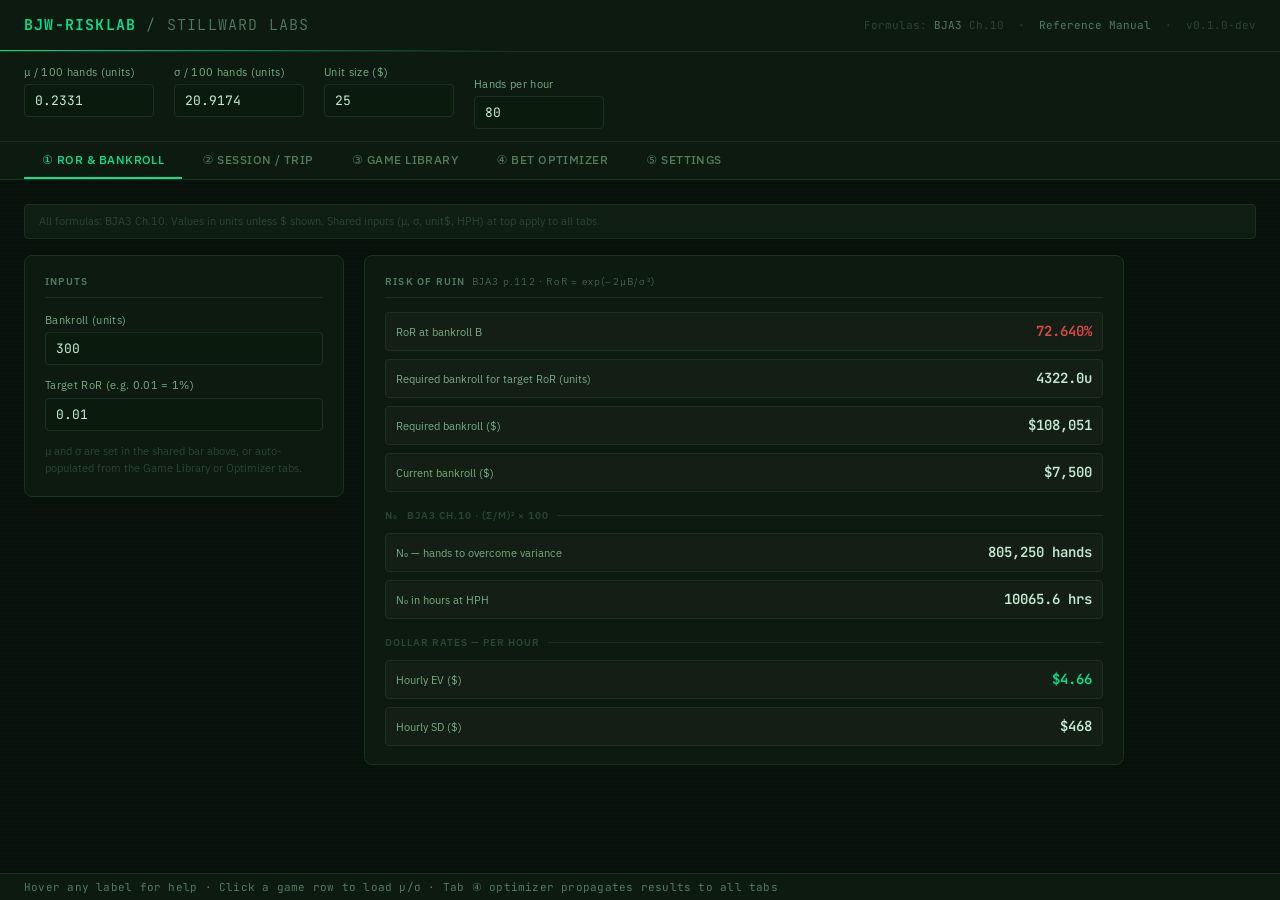
==== index.html @ 39049164 "Add files via upload" ====
<!DOCTYPE html>

<html lang="en">
<head>
<meta charset="UTF-8">
<meta name="viewport" content="width=device-width, initial-scale=1.0">
<title>BJW-RiskLab — Blackjack Risk Calculator</title>
<link rel="preconnect" href="https://fonts.googleapis.com">
<link rel="preconnect" href="https://fonts.gstatic.com" crossorigin>
<link href="https://fonts.googleapis.com/css2?family=JetBrains+Mono:wght@300;400;600&family=IBM+Plex+Sans:wght@300;400;500;600&display=swap" rel="stylesheet">
<style>
:root{
  --bg:#07100a;--bg-s:#0d1a10;--bg-r:#131f15;--bg-i:#0a1b0d;
  --brd:#1c3020;--brd-h:#27452b;
  --acc:#00e58a;--acc-d:#00a863;--acc-g:rgba(0,229,138,.12);
  --tx:#c8e8d0;--tx-d:#547a5e;--tx-m:#2b4530;--tx-l:#7aaa84;
  --safe:#00e58a;--caut:#d4c038;--warn:#e09020;--dang:#e04848;
  --fmono:'JetBrains Mono','Courier New',monospace;
  --fui:'IBM Plex Sans','Segoe UI',system-ui,sans-serif;
  --r:4px;--rl:8px;--tr:.15s ease;
}
*,*::before,*::after{box-sizing:border-box;margin:0;padding:0}
html{font-size:14px}
body{background:var(--bg);color:var(--tx);font-family:var(--fui);font-size:13px;line-height:1.5;min-height:100vh;display:flex;flex-direction:column;background-image:repeating-linear-gradient(0deg,transparent,transparent 2px,rgba(0,229,138,.013) 2px,rgba(0,229,138,.013) 4px)}
.app-header{display:flex;align-items:center;gap:14px;padding:14px 24px;border-bottom:1px solid var(--brd);background:var(--bg-s);position:sticky;top:0;z-index:100;overflow:hidden}
.app-logo{font-family:var(--fmono);font-weight:600;font-size:15px;color:var(--acc);letter-spacing:.08em;text-transform:uppercase}
.app-logo span{color:var(--tx-d);font-weight:300}
.hdr-meta{margin-left:auto;font-size:11px;color:var(--tx-m);font-family:var(--fmono)}
.hdr-meta a{color:var(--tx-d);text-decoration:none;transition:color .15s}
.hdr-meta a:hover{color:var(--acc)}
.hdr-meta a{color:var(--tx-d);text-decoration:none}
.hdr-meta a:hover{color:var(--acc)}
.app-header::after{content:'';position:absolute;bottom:0;left:0;height:1px;width:40%;background:linear-gradient(to right,var(--acc),transparent);animation:scan 6s linear infinite}
@keyframes scan{0%{transform:translateX(-100%);opacity:0}10%{opacity:1}90%{opacity:1}100%{transform:translateX(350%);opacity:0}}
.shared-bar{display:flex;gap:20px;align-items:flex-end;padding:12px 24px;background:var(--bg-s);border-bottom:1px solid var(--brd);flex-wrap:wrap}
.shared-bar .fg{display:flex;flex-direction:column;gap:4px;min-width:130px}
.tab-bar{display:flex;padding:0 24px;background:var(--bg-s);border-bottom:1px solid var(--brd);gap:2px;overflow-x:auto}
.tab-btn{font-family:var(--fui);font-size:12px;font-weight:500;letter-spacing:.04em;text-transform:uppercase;color:var(--tx-d);background:none;border:none;border-bottom:2px solid transparent;padding:10px 18px;cursor:pointer;transition:color var(--tr),border-color var(--tr);white-space:nowrap}
.tab-btn:hover{color:var(--tx)}
.tab-btn.active{color:var(--acc);border-bottom-color:var(--acc)}
.tab-content{flex:1}
.tab-pane{display:none;padding:24px;animation:fi .2s ease}
.tab-pane.active{display:block}
@keyframes fi{from{opacity:0}to{opacity:1}}
.cl{display:grid;grid-template-columns:320px 1fr;gap:20px;max-width:1100px}
@media(max-width:800px){.cl{grid-template-columns:1fr}}
.card{background:var(--bg-s);border:1px solid var(--brd);border-radius:var(--rl);padding:18px 20px}
.card+.card{margin-top:14px}
.ct{font-size:10px;font-weight:600;letter-spacing:.12em;text-transform:uppercase;color:var(--tx-d);margin-bottom:14px;padding-bottom:8px;border-bottom:1px solid var(--brd)}
.fg{display:flex;flex-direction:column;gap:4px;margin-bottom:12px}
.fg:last-child{margin-bottom:0}
label{font-size:11px;color:var(--tx-l);letter-spacing:.03em}
input[type=number],input[type=text],select{background:var(--bg-i);border:1px solid var(--brd);border-radius:var(--r);color:var(--tx);font-family:var(--fmono);font-size:13px;padding:7px 10px;width:100%;transition:border-color var(--tr),box-shadow var(--tr);outline:none;-moz-appearance:textfield}
input[type=number]:focus,input[type=text]:focus,select:focus{border-color:var(--acc-d);box-shadow:0 0 0 2px var(--acc-g)}
input[type=number]:hover,select:hover{border-color:var(--brd-h)}
select{cursor:pointer;appearance:none;background-image:url("data:image/svg+xml,%3Csvg xmlns='http://www.w3.org/2000/svg' width='10' height='6'%3E%3Cpath d='M0 0l5 6 5-6z' fill='%23547a5e'/%3E%3C/svg%3E");background-repeat:no-repeat;background-position:right 10px center;padding-right:28px}
.og{display:flex;flex-direction:column;gap:8px}
.or{display:flex;justify-content:space-between;align-items:baseline;gap:12px;padding:8px 10px;background:var(--bg-r);border-radius:var(--r);border:1px solid var(--brd);cursor:default}
.or:hover{border-color:var(--brd-h)}
.ol{font-size:11px;color:var(--tx-l);flex-shrink:0}
.ov{font-family:var(--fmono);font-size:14px;font-weight:600;color:var(--tx);text-align:right}
.vs{color:var(--safe)}.vc{color:var(--caut)}.vw{color:var(--warn)}.vd{color:var(--dang)}
.sd{font-size:10px;font-weight:600;letter-spacing:.1em;text-transform:uppercase;color:var(--tx-m);margin:16px 0 10px;display:flex;align-items:center;gap:8px}
.sd::after{content:'';flex:1;height:1px;background:var(--brd)}
.disc{background:rgba(28,48,32,.4);border:1px solid var(--brd);border-radius:var(--r);padding:8px 14px;font-size:11px;color:var(--tx-m);margin-bottom:16px;line-height:1.5}
.lc{display:flex;gap:14px;flex-wrap:wrap;margin-bottom:14px;align-items:flex-end}
.lc .fg{min-width:130px;margin-bottom:0}
.ltw{overflow-x:auto;border:1px solid var(--brd);border-radius:var(--rl)}
table{width:100%;border-collapse:collapse;font-size:12px}
thead tr{background:var(--bg-r)}
th{font-size:10px;font-weight:600;letter-spacing:.08em;text-transform:uppercase;color:var(--tx-d);padding:9px 12px;text-align:left;border-bottom:1px solid var(--brd);white-space:nowrap;user-select:none}
th[data-sort]{cursor:pointer}
th[data-sort]:hover{color:var(--acc)}
td{padding:8px 12px;border-bottom:1px solid rgba(28,48,32,.6);color:var(--tx);white-space:nowrap}
tr:last-child td{border-bottom:none}
tbody tr{cursor:pointer;transition:background var(--tr)}
tbody tr:hover{background:var(--bg-r)}
tbody tr.sel{background:rgba(0,229,138,.07);outline:1px solid var(--acc-d);outline-offset:-1px}
.nc{font-family:var(--fmono);text-align:right}
.le{text-align:center;color:var(--tx-m);padding:32px;font-style:italic}
.ln{margin-top:10px;font-size:11px;font-family:var(--fmono);color:var(--tx-m);min-height:18px}
.ln.vis{color:var(--acc-d)}
.rtw{overflow-x:auto;border:1px solid var(--brd);border-radius:var(--rl);margin-top:14px}
.pn{font-size:11px;font-family:var(--fmono);color:var(--tx-m);margin-top:10px;min-height:18px}
.pn.vis{color:var(--acc-d)}
.sg{display:grid;grid-template-columns:1fr 1fr;gap:20px;max-width:700px}
.sn{margin-top:24px;font-size:11px;color:var(--tx-m);line-height:1.6;max-width:600px;border-top:1px solid var(--brd);padding-top:14px}
.sn code{color:var(--tx-d);font-family:var(--fmono)}
.status-bar{background:var(--bg-s);border-top:1px solid var(--brd);padding:5px 24px;font-size:11px;font-family:var(--fmono);color:var(--tx-d);min-height:26px;letter-spacing:.02em}
.chip{display:inline-block;font-family:var(--fmono);font-size:10px;padding:1px 6px;border-radius:3px;background:var(--bg-r);border:1px solid var(--brd-h);color:var(--tx-d);margin-left:4px;vertical-align:middle}
.wtg{transition:opacity var(--tr)}
.wtg.hid{opacity:.3;pointer-events:none}
.cbr{display:flex;flex-direction:row;align-items:center;gap:10px;margin-bottom:12px}
.cbr input{width:auto}
.cbr label{color:var(--tx)}
::-webkit-scrollbar{width:6px;height:6px}
::-webkit-scrollbar-track{background:var(--bg)}
::-webkit-scrollbar-thumb{background:var(--brd-h);border-radius:3px}
</style>
</head>
<body>

<header class="app-header">
  <div class="app-logo">BJW&#x2011;RiskLab<span> / stillward labs</span></div>
  <div class="hdr-meta">Formulas: <a href="https://www.blackjackattack.com" target="_blank">BJA3</a> Ch.10 &nbsp;·&nbsp; <a href="help.html">Reference Manual</a> &nbsp;·&nbsp; v0.1.0-dev</div>
</header>

<div class="shared-bar">
  <div class="fg"><label for="mu100">μ / 100 hands (units)</label><input type="number" id="mu100" value="0.80" step="0.01" min="-5" max="10"></div>
  <div class="fg"><label for="sigma100">σ / 100 hands (units)</label><input type="number" id="sigma100" value="14.0" step="0.1" min="0.01" max="40"></div>
  <div class="fg"><label for="unit_size">Unit size ($)</label><input type="number" id="unit_size" value="25" step="5" min="1" max="100000"></div>
  <div class="fg"><label for="hph">Hands per hour</label><input type="number" id="hph" value="80" step="5" min="10" max="300"></div>
</div>

<nav class="tab-bar">
  <button class="tab-btn" data-tab="tab1">① RoR &amp; Bankroll</button>
  <button class="tab-btn" data-tab="tab2">② Session / Trip</button>
  <button class="tab-btn" data-tab="tab3">③ Game Library</button>
  <button class="tab-btn" data-tab="tab4">④ Bet Optimizer</button>
  <button class="tab-btn" data-tab="tab5">⑤ Settings</button>
</nav>

<main class="tab-content">

<!-- TAB 1 -->

<section class="tab-pane" id="tab1">
  <div class="disc">All formulas: BJA3 Ch.10. Values in units unless $ shown. Shared inputs (μ, σ, unit$, HPH) at top apply to all tabs.</div>
  <div class="cl">
    <div>
      <div class="card">
        <div class="ct">Inputs</div>
        <div class="fg"><label for="t1_bankroll">Bankroll (units)</label><input type="number" id="t1_bankroll" value="300" step="10" min="1"></div>
        <div class="fg"><label for="t1_targetRor">Target RoR (e.g. 0.01 = 1%)</label><input type="number" id="t1_targetRor" value="0.01" step="0.005" min="0.001" max="0.99"></div>
        <p style="font-size:11px;color:var(--tx-m);margin-top:10px;line-height:1.6">μ and σ are set in the shared bar above, or auto-populated from the Game Library or Optimizer tabs.</p>
      </div>
    </div>
    <div>
      <div class="card">
        <div class="ct">Risk of Ruin &nbsp;<span style="font-weight:300;text-transform:none">BJA3 p.112 · RoR = exp(−2μB/σ²)</span></div>
        <div class="og">
          <div class="or"><span class="ol">RoR at bankroll B</span><span class="ov" id="ror_out">—</span></div>
          <div class="or"><span class="ol">Required bankroll for target RoR (units)</span><span class="ov" id="req_bank_out">—</span></div>
          <div class="or"><span class="ol">Required bankroll ($)</span><span class="ov" id="req_bank_dollar">—</span></div>
          <div class="or"><span class="ol">Current bankroll ($)</span><span class="ov" id="bankroll_dollar">—</span></div>
        </div>
        <div class="sd">N₀ &nbsp; BJA3 Ch.10 · (σ/μ)² × 100</div>
        <div class="og">
          <div class="or"><span class="ol">N₀ — hands to overcome variance</span><span class="ov" id="n0_hands_out">—</span></div>
          <div class="or"><span class="ol">N₀ in hours at HPH</span><span class="ov" id="n0_hours_out">—</span></div>
        </div>
        <div class="sd">Dollar Rates — per hour</div>
        <div class="og">
          <div class="or"><span class="ol">Hourly EV ($)</span><span class="ov" id="ev_hr_out">—</span></div>
          <div class="or"><span class="ol">Hourly SD ($)</span><span class="ov" id="sd_hr_out">—</span></div>
        </div>
      </div>
    </div>
  </div>
</section>

<!-- TAB 2 -->

<section class="tab-pane" id="tab2">
  <div class="disc">Trip RoR: BJA3 p.132 (slight overestimate vs simulation). Goal probs: BJA3 p.136–139.</div>
  <div class="cl">
    <div>
      <div class="card">
        <div class="ct">Session Parameters</div>
        <div class="fg"><label for="t2_hours">Hours of play</label><input type="number" id="t2_hours" value="8" step="1" min="0.5" max="500"></div>
        <div class="fg"><label for="t2_stoploss">Stop-loss (units)</label><input type="number" id="t2_stoploss" value="200" step="10" min="1"></div>
        <div class="fg"><label for="t2_wingoal">Win goal (units)</label><input type="number" id="t2_wingoal" value="200" step="10" min="1"></div>
        <div class="fg"><label for="t2_confidence">Confidence level</label>
          <select id="t2_confidence">
            <option value="0.90">90%</option><option value="0.95" selected>95%</option>
            <option value="0.99">99%</option><option value="0.9545">95.45% (±2σ)</option>
            <option value="0.6827">68.27% (±1σ)</option>
          </select>
        </div>
        <div class="sd">Rarity Checker</div>
        <div class="fg"><label for="t2_actual">Actual result (units, optional)</label><input type="number" id="t2_actual" placeholder="e.g. -200 for a $5k loss at $25u"></div>
      </div>
    </div>
    <div>
      <div class="card">
        <div class="ct">Session Statistics</div>
        <div class="og">
          <div class="or"><span class="ol">Total hands</span><span class="ov" id="sess_hands_out">—</span></div>
          <div class="or"><span class="ol">Expected result (units)</span><span class="ov" id="sess_ev_u_out">—</span></div>
          <div class="or"><span class="ol">Expected result ($)</span><span class="ov" id="sess_ev_out">—</span></div>
          <div class="or"><span class="ol">Session SD (units)</span><span class="ov" id="sess_sd_u_out">—</span></div>
          <div class="or"><span class="ol">Session SD ($)</span><span class="ov" id="sess_sd_out">—</span></div>
        </div>
        <div class="sd">Result Range — at selected confidence</div>
        <div class="og">
          <div class="or"><span class="ol">Lower bound</span><span class="ov"><span id="range_lo_u">—</span> <span class="chip" id="range_lo_d">—</span></span></div>
          <div class="or"><span class="ol">Upper bound</span><span class="ov"><span id="range_hi_u">—</span> <span class="chip" id="range_hi_d">—</span></span></div>
          <div class="or"><span class="ol">Result rarity</span><span class="ov" id="rarity_out">— enter result above —</span></div>
        </div>
        <div class="sd">Risk &amp; Goals</div>
        <div class="og">
          <div class="or"><span class="ol">Trip RoR (BJA3 p.132)</span><span class="ov" id="trip_ror_out">—</span></div>
          <div class="or"><span class="ol">P(reach goal | no time limit)</span><span class="ov" id="goal_nt_out">—</span></div>
          <div class="or"><span class="ol">P(reach goal | within session)</span><span class="ov" id="goal_wt_out">—</span></div>
        </div>
      </div>
    </div>
  </div>
</section>

<!-- TAB 3 -->

<section class="tab-pane" id="tab3">
  <div class="disc">⚠ Values marked * are approximate placeholders — verify against BJA3 Ch.10 before production. Click any row to load μ/σ into all tabs.</div>
  <div class="lc">
    <div class="fg"><label for="lib_decks">Decks</label><select id="lib_decks"><option value="">All</option><option value="1">1D</option><option value="2">2D</option><option value="6">6D</option><option value="8">8D</option></select></div>
    <div class="fg"><label for="lib_s17">Dealer rule</label><select id="lib_s17"><option value="">S17 &amp; H17</option><option value="true">S17</option><option value="false">H17</option></select></div>
    <div class="fg"><label for="lib_style">Style</label><select id="lib_style"><option value="">All</option><option value="Play-All">Play-All</option><option value="Wong-In">Wong-In</option></select></div>
    <div class="fg"><label for="lib_spread">Max spread ≤</label><select id="lib_spread"><option value="">Any</option><option value="4">1–4</option><option value="6">1–6</option><option value="8">1–8</option><option value="12">1–12</option></select></div>
  </div>
  <div id="lib_sel" class="ln"></div>
  <div class="ltw">
    <table>
      <thead><tr><th data-sort="decks">Decks</th><th data-sort="s17">Rule</th><th>DAS/LS</th><th data-sort="pen_pct">Pen%</th><th data-sort="spread_max">Spread</th><th data-sort="style">Style</th><th data-sort="mu100">μ/100</th><th data-sort="sigma100">σ/100</th><th data-sort="score">SCORE ▾</th></tr></thead>
      <tbody id="lib_tbody"><tr><td colspan="9" class="le">Loading…</td></tr></tbody>
    </table>
  </div>
</section>

<!-- TAB 4 -->

<section class="tab-pane" id="tab4">
  <div class="disc">Optimizer uses Gaussian TC frequency approximation. Results propagate to Tabs 1 &amp; 2 automatically.</div>
  <div class="cl">
    <div>
      <div class="card">
        <div class="ct">Game Configuration</div>
        <div class="fg"><label for="t4_decks">Decks</label><select id="t4_decks"><option value="1">1</option><option value="2">2</option><option value="6" selected>6</option><option value="8">8</option></select></div>
        <div class="fg"><label for="t4_s17">Soft 17 rule</label><select id="t4_s17"><option value="true" selected>S17 (stands)</option><option value="false">H17 (hits)</option></select></div>
        <div class="fg"><label for="t4_das">Double After Split</label><select id="t4_das"><option value="true" selected>Yes</option><option value="false">No</option></select></div>
        <div class="fg"><label for="t4_ls">Late Surrender</label><select id="t4_ls"><option value="false" selected>No</option><option value="true">Yes</option></select></div>
        <div class="fg"><label for="t4_pen">Penetration (%)</label><input type="number" id="t4_pen" value="75" step="5" min="40" max="95"></div>
      </div>
      <div class="card">
        <div class="ct">Spread &amp; System</div>
        <div class="fg"><label for="t4_system">Counting system</label><select id="t4_system"><option value="Hi-Lo" selected>Hi-Lo</option><option value="K-O">K-O (Knock-Out)</option><option value="UBZII">Uston Balanced Zone II</option></select></div>
        <div class="fg"><label for="t4_spreadmin">Spread minimum (units)</label><input type="number" id="t4_spreadmin" value="1" step="1" min="1" max="20"></div>
        <div class="fg"><label for="t4_spreadmax">Spread maximum (units)</label><input type="number" id="t4_spreadmax" value="8" step="1" min="2" max="50"></div>
        <div class="fg"><label for="t4_steps">Bet steps</label><input type="number" id="t4_steps" value="4" step="1" min="2" max="10"></div>
        <div class="fg"><label for="t4_style">Play style</label><select id="t4_style"><option value="Play-All" selected>Play-All</option><option value="Wong-In">Wong-In</option></select></div>
        <div class="fg wtg" id="wtg"><label for="t4_wongintc">Wong-in at TC ≥</label><input type="number" id="t4_wongintc" value="1" step="1" min="-2" max="6"></div>
      </div>
    </div>
    <div>
      <div class="card">
        <div class="ct">Optimizer Results</div>
        <div class="og">
          <div class="or"><span class="ol">Optimized μ / 100 hands</span><span class="ov" id="opt_mu_out">—</span></div>
          <div class="or"><span class="ol">Optimized σ / 100 hands</span><span class="ov" id="opt_sigma_out">—</span></div>
          <div class="or"><span class="ol">SCORE (BJA3 Ch.10)</span><span class="ov" id="opt_score_out">—</span></div>
          <div class="or"><span class="ol">Desirability Index</span><span class="ov" id="opt_di_out">—</span></div>
          <div class="or"><span class="ol">Hourly EV ($)</span><span class="ov" id="opt_ev_out">—</span></div>
          <div class="or"><span class="ol">Hourly SD ($)</span><span class="ov" id="opt_sd_out">—</span></div>
        </div>
        <div id="opt_pn" class="pn"></div>
        <div class="sd">Optimal Bet Ramp</div>
        <div class="rtw">
          <table>
            <thead><tr><th>TC</th><th>Freq%</th><th>Edge%</th><th>Bet (u)</th><th>Bet ($)</th><th>EV/100h</th></tr></thead>
            <tbody id="ramp_tbody"></tbody>
          </table>
        </div>
      </div>
    </div>
  </div>
</section>

<!-- TAB 5 -->

<section class="tab-pane" id="tab5">
  <div class="sg">
    <div class="card">
      <div class="ct">Display</div>
      <div class="fg"><label for="settings_decimals">Decimal places</label><select id="settings_decimals"><option value="2">2</option><option value="3">3</option><option value="4" selected>4</option><option value="6">6</option></select></div>
      <div class="cbr"><input type="checkbox" id="settings_help" checked><label for="settings_help">Show status bar help text</label></div>
    </div>
    <div class="card">
      <div class="ct">About</div>
      <p style="font-size:12px;line-height:1.8;color:var(--tx-d)">
        <strong style="color:var(--tx)">BJW-RiskLab</strong> v0.1.0-dev<br>stillward labs<br><br>
        Replaces Blackjack Risk Manager (BJRM) by John Auston (1998–2002).<br>
        Formulas: Don Schlesinger, <em>Blackjack Attack: Playing the Pros' Way</em>, 3rd ed.<br>
        Normal CDF: Abramowitz &amp; Stegun, formula 26.2.17
      </p>
    </div>
  </div>
  <div class="sn">
    <strong>Data disclaimer:</strong> Game library values are approximate placeholders (marked *). Transcribe from BJA3 Ch.10 tables before production release.<br><br>
    <strong>Validation:</strong> See <code>VALIDATION_CVCX.md</code> at repo root for the full CVCX test suite.
  </div>
</section>

</main>

<footer class="status-bar" id="status-bar">
  Hover any label for help · Click a game row to load μ/σ · Tab ④ optimizer propagates results to all tabs
</footer>

<script>
// ================================================================
// MATH LIBRARY — all BJA3 formulas
// ================================================================
const RM=(()=>{
  function pdf(z){return Math.exp(-.5*z*z)/Math.sqrt(2*Math.PI);}
  // A&S 26.2.17
  function cdf(z){
    const a=Math.abs(z),t=1/(1+.2316419*a);
    const p=t*(.31938153+t*(-.356563782+t*(1.781477937+t*(-1.821255978+t*1.330274429))));
    const r=1-pdf(a)*p;return z>=0?r:1-r;
  }
  // Acklam rational approx
  function inv(p){
    if(p<=0)return-Infinity;if(p>=1)return Infinity;
    const a=[-3.969683028665376e1,2.209460984245205e2,-2.759285104469687e2,1.383577518672690e2,-3.066479806614716e1,2.506628277459239];
    const b=[-5.447609879822406e1,1.615858368580409e2,-1.556989798598866e2,6.680131188771972e1,-1.328068155288572e1];
    const c=[-7.784894002430293e-3,-3.223964580411365e-1,-2.400758277161838,-2.549732539343734,4.374664141464968,2.938163982698783];
    const d=[7.784695709041462e-3,3.224671290700398e-1,2.445134137142996,3.754408661907416];
    const pL=.02425,pH=1-pL;let q,r;
    if(p<pL){q=Math.sqrt(-2*Math.log(p));return(((((c[0]*q+c[1])*q+c[2])*q+c[3])*q+c[4])*q+c[5])/((((d[0]*q+d[1])*q+d[2])*q+d[3])*q+1);}
    if(p<=pH){q=p-.5;r=q*q;return(((((a[0]*r+a[1])*r+a[2])*r+a[3])*r+a[4])*r+a[5])*q/(((((b[0]*r+b[1])*r+b[2])*r+b[3])*r+b[4])*r+1);}
    q=Math.sqrt(-2*Math.log(1-p));return-(((((c[0]*q+c[1])*q+c[2])*q+c[3])*q+c[4])*q+c[5])/((((d[0]*q+d[1])*q+d[2])*q+d[3])*q+1);
  }
  function rorI(mu,sig,B){if(sig<=0)return NaN;if(mu<=0)return 1;return Math.min(1,Math.exp(-2*mu*B/(sig*sig)));}
  function reqB(mu,sig,rt){if(rt<=0)return Infinity;if(rt>=1)return 0;if(mu<=0||sig<=0)return Infinity;return-Math.log(rt)*sig*sig/(2*mu);}
  function n0(mu,sig){if(mu<=0||sig<=0)return Infinity;return Math.pow(sig/mu,2)*100;}
  function evHr(mu,hph,u){return(mu/100)*hph*u;}
  function sdSess(sig,N,u){if(N<=0||sig<=0)return 0;return sig*Math.sqrt(N/100)*u;}
  function mN(mu,N){return mu*(N/100);}
  function sN(sig,N){return sig*Math.sqrt(N/100);}
  function range(mu,sig,N,conf){const m=mN(mu,N),s=sN(sig,N),z=inv(.5+conf/2);return[m-z*s,m+z*s];}
  function rarity(mu,sig,N,R){const m=mN(mu,N),s=sN(sig,N);if(s===0)return R>=m?1:0;return cdf((R-m)/s);}
  function tripRoR(mu,sig,N,S){
    if(sig<=0||N<=0||S<=0)return 0;
    const m=mN(mu,N),s=sN(sig,N),s2=sig*sig;
    const z1=(-S-m)/s,z2=(-S+m)/s;
    const e=mu<=0?1:Math.exp(Math.max(-700,-2*mu*S/s2));
    return Math.min(1,Math.max(0,cdf(z1)+e*cdf(z2)));
  }
  function goalNT(mu,sig,S,G){
    if(sig<=0||S<=0||G<=0)return NaN;if(mu===0)return S/(S+G);
    const s2=sig*sig;
    const eS=Math.exp(Math.max(-700,Math.min(700,-2*mu*S/s2)));
    const eSG=Math.exp(Math.max(-700,Math.min(700,-2*mu*(S+G)/s2)));
    const dn=1-eSG;if(Math.abs(dn)<1e-15)return NaN;
    return Math.min(1,Math.max(0,(1-eS)/dn));
  }
  function goalWT(mu,sig,N,S,G){
    if(sig<=0||N<=0||S<=0||G<=0)return NaN;
    const m=mN(mu,N),s=sN(sig,N);
    return Math.min(1,Math.max(0,(1-cdf((G-m)/s))*(1-tripRoR(mu,sig,N,S))));
  }
  function score(mu,sig){if(sig<=0||mu<=0)return 0;return(mu*mu)/(sig*sig)*100;}
  function di(mu,sig,hph){return score(mu,sig)*hph/100;}
  return{cdf,inv,rorI,reqB,n0,evHr,sdSess,mN,sN,range,rarity,tripRoR,goalNT,goalWT,score,di};
})();

// ================================================================
// GAME LIBRARY
// ================================================================
const GAMES=[
  {id:'1D-S17-DAS-65-PA-1x4',decks:1,s17:true,das:true,ls:false,pen_pct:65,style:'Play-All',wongInTC:null,spread_max:4,mu100:1.08,sigma100:11.4},
  {id:'1D-S17-DAS-75-PA-1x4',decks:1,s17:true,das:true,ls:false,pen_pct:75,style:'Play-All',wongInTC:null,spread_max:4,mu100:1.28,sigma100:11.5},
  {id:'1D-S17-DAS-75-PA-1x6',decks:1,s17:true,das:true,ls:false,pen_pct:75,style:'Play-All',wongInTC:null,spread_max:6,mu100:1.52,sigma100:11.9},
  {id:'2D-S17-DAS-65-PA-1x4',decks:2,s17:true,das:true,ls:false,pen_pct:65,style:'Play-All',wongInTC:null,spread_max:4,mu100:0.68,sigma100:12.0},
  {id:'2D-S17-DAS-65-PA-1x6',decks:2,s17:true,das:true,ls:false,pen_pct:65,style:'Play-All',wongInTC:null,spread_max:6,mu100:0.92,sigma100:12.4},
  {id:'2D-S17-DAS-75-PA-1x4',decks:2,s17:true,das:true,ls:false,pen_pct:75,style:'Play-All',wongInTC:null,spread_max:4,mu100:0.88,sigma100:12.1},
  {id:'2D-S17-DAS-75-PA-1x6',decks:2,s17:true,das:true,ls:false,pen_pct:75,style:'Play-All',wongInTC:null,spread_max:6,mu100:1.15,sigma100:12.5},
  {id:'2D-S17-DAS-75-PA-1x8',decks:2,s17:true,das:true,ls:false,pen_pct:75,style:'Play-All',wongInTC:null,spread_max:8,mu100:1.32,sigma100:12.9},
  {id:'2D-H17-DAS-75-PA-1x6',decks:2,s17:false,das:true,ls:false,pen_pct:75,style:'Play-All',wongInTC:null,spread_max:6,mu100:0.98,sigma100:12.4},
  {id:'2D-S17-DAS-83-PA-1x8',decks:2,s17:true,das:true,ls:false,pen_pct:83,style:'Play-All',wongInTC:null,spread_max:8,mu100:1.55,sigma100:13.0},
  {id:'2D-S17-DAS-75-W1-1x8',decks:2,s17:true,das:true,ls:false,pen_pct:75,style:'Wong-In',wongInTC:1,spread_max:8,mu100:1.62,sigma100:16.4},
  {id:'6D-S17-DAS-65-PA-1x4',decks:6,s17:true,das:true,ls:false,pen_pct:65,style:'Play-All',wongInTC:null,spread_max:4,mu100:0.31,sigma100:13.4},
  {id:'6D-S17-DAS-65-PA-1x8',decks:6,s17:true,das:true,ls:false,pen_pct:65,style:'Play-All',wongInTC:null,spread_max:8,mu100:0.63,sigma100:14.0},
  {id:'6D-S17-DAS-75-PA-1x4',decks:6,s17:true,das:true,ls:false,pen_pct:75,style:'Play-All',wongInTC:null,spread_max:4,mu100:0.44,sigma100:13.5},
  {id:'6D-S17-DAS-75-PA-1x6',decks:6,s17:true,das:true,ls:false,pen_pct:75,style:'Play-All',wongInTC:null,spread_max:6,mu100:0.67,sigma100:13.9},
  {id:'6D-S17-DAS-75-PA-1x8',decks:6,s17:true,das:true,ls:false,pen_pct:75,style:'Play-All',wongInTC:null,spread_max:8,mu100:0.80,sigma100:14.1},
  {id:'6D-S17-DAS-75-PA-1x12',decks:6,s17:true,das:true,ls:false,pen_pct:75,style:'Play-All',wongInTC:null,spread_max:12,mu100:0.98,sigma100:15.6},
  {id:'6D-H17-DAS-75-PA-1x8',decks:6,s17:false,das:true,ls:false,pen_pct:75,style:'Play-All',wongInTC:null,spread_max:8,mu100:0.58,sigma100:14.0},
  {id:'6D-S17-DAS-83-PA-1x6',decks:6,s17:true,das:true,ls:false,pen_pct:83,style:'Play-All',wongInTC:null,spread_max:6,mu100:0.82,sigma100:14.0},
  {id:'6D-S17-DAS-83-PA-1x8',decks:6,s17:true,das:true,ls:false,pen_pct:83,style:'Play-All',wongInTC:null,spread_max:8,mu100:0.98,sigma100:14.2},
  {id:'6D-S17-DAS-83-PA-1x12',decks:6,s17:true,das:true,ls:false,pen_pct:83,style:'Play-All',wongInTC:null,spread_max:12,mu100:1.20,sigma100:15.8},
  {id:'6D-S17-DAS-75-W1-1x8',decks:6,s17:true,das:true,ls:false,pen_pct:75,style:'Wong-In',wongInTC:1,spread_max:8,mu100:1.15,sigma100:17.2},
  {id:'6D-S17-DAS-75-W1-1x12',decks:6,s17:true,das:true,ls:false,pen_pct:75,style:'Wong-In',wongInTC:1,spread_max:12,mu100:1.40,sigma100:19.0},
  {id:'6D-S17-DAS-83-W1-1x12',decks:6,s17:true,das:true,ls:false,pen_pct:83,style:'Wong-In',wongInTC:1,spread_max:12,mu100:1.65,sigma100:19.4},
  {id:'6D-S17-DAS-LS-75-PA-1x8',decks:6,s17:true,das:true,ls:true,pen_pct:75,style:'Play-All',wongInTC:null,spread_max:8,mu100:0.92,sigma100:13.8},
  {id:'8D-S17-DAS-65-PA-1x6',decks:8,s17:true,das:true,ls:false,pen_pct:65,style:'Play-All',wongInTC:null,spread_max:6,mu100:0.38,sigma100:14.1},
  {id:'8D-S17-DAS-75-PA-1x6',decks:8,s17:true,das:true,ls:false,pen_pct:75,style:'Play-All',wongInTC:null,spread_max:6,mu100:0.50,sigma100:14.2},
  {id:'8D-S17-DAS-75-PA-1x8',decks:8,s17:true,das:true,ls:false,pen_pct:75,style:'Play-All',wongInTC:null,spread_max:8,mu100:0.63,sigma100:14.4},
  {id:'8D-S17-DAS-75-PA-1x12',decks:8,s17:true,das:true,ls:false,pen_pct:75,style:'Play-All',wongInTC:null,spread_max:12,mu100:0.80,sigma100:16.0},
  {id:'8D-S17-DAS-83-PA-1x8',decks:8,s17:true,das:true,ls:false,pen_pct:83,style:'Play-All',wongInTC:null,spread_max:8,mu100:0.78,sigma100:14.5},
  {id:'8D-S17-DAS-83-PA-1x12',decks:8,s17:true,das:true,ls:false,pen_pct:83,style:'Play-All',wongInTC:null,spread_max:12,mu100:0.97,sigma100:16.2},
  {id:'8D-S17-DAS-75-W1-1x12',decks:8,s17:true,das:true,ls:false,pen_pct:75,style:'Wong-In',wongInTC:1,spread_max:12,mu100:1.10,sigma100:19.5},
  {id:'8D-S17-DAS-83-W1-1x12',decks:8,s17:true,das:true,ls:false,pen_pct:83,style:'Wong-In',wongInTC:1,spread_max:12,mu100:1.30,sigma100:20.0},
];

// ================================================================
// BET OPTIMIZER
// ================================================================
const SYS={'Hi-Lo':{eTC:.005,base:-.005,sdU:1.15},'K-O':{eTC:.0048,base:-.005,sdU:1.15},'UBZII':{eTC:.0045,base:-.005,sdU:1.15}};
function tcFreqs(decks,pen){
  const sig=Math.max(.8,2/Math.sqrt(decks*(1-(pen/100)/2))*Math.sqrt(decks)),phi=RM.cdf,b=[];
  b.push({tc:-4,freq:phi(-3.5/sig)});
  for(let tc=-3;tc<=5;tc++)b.push({tc,freq:phi((tc+.5)/sig)-phi((tc-.5)/sig)});
  b.push({tc:6,freq:1-phi(5.5/sig)});
  return b;
}
function bAdj(s17,das,ls,d){
  let a=0;if(!s17)a-=.002;if(!das)a-=.0014;if(ls)a+=.0008;
  if(d===2)a+=.0019;if(d===1)a+=.0037;if(d===8)a-=.0005;return a;
}
function runOpt(p){
  const{decks=6,s17=true,das=true,ls=false,pen=75,smin=1,smax=8,steps=4,sys='Hi-Lo',style='Play-All',wong=1,br=300,hph=80,u=25}=p;
  const sy=SYS[sys]||SYS['Hi-Lo'];
  const be=sy.base+bAdj(s17,das,ls,decks);
  const ef=tcFreqs(decks,pen).map(b=>({...b,freq:style==='Wong-In'&&b.tc<wong?0:b.freq}));
  const s2=sy.sdU*sy.sdU;
  const lvls=[];for(let i=0;i<steps;i++)lvls.push(Math.round(smin+(i/(steps-1))*(smax-smin)));
  function snap(tc){
    const e=be+tc*sy.eTC;if(e<=0)return smin;
    const raw=(e/s2)*br,cl=Math.max(smin,Math.min(smax,raw));
    let best=lvls[0],bd=Infinity;for(const l of lvls){const d=Math.abs(l-cl);if(d<bd){bd=d;best=l;}}return best;
  }
  let prev=smin;
  const ramp=ef.map(b=>{const bet=Math.max(prev,snap(b.tc));prev=bet;return{tc:b.tc,bet,freq:b.freq,edge:be+b.tc*sy.eTC};});
  let sm=0,sv=0,sf=0;
  for(const b of ramp){sm+=b.freq*b.edge*b.bet;sv+=b.freq*s2*b.bet*b.bet;sf+=b.freq;}
  if(sf<1e-10)return{ramp,mu100:0,sigma100:0,sc:0,di:0,evH:0,sdH:0};
  const mu100=(sm/sf)*100,sigma100=Math.sqrt(Math.max(0,sv/sf))*Math.sqrt(100);
  return{ramp,mu100:+mu100.toFixed(4),sigma100:+sigma100.toFixed(4),
    sc:+RM.score(mu100,sigma100).toFixed(4),di:+RM.di(mu100,sigma100,hph).toFixed(4),
    evH:+RM.evHr(mu100,hph,u).toFixed(2),sdH:+RM.sdSess(sigma100,hph,u).toFixed(0)};
}

// ================================================================
// APP STATE & UI
// ================================================================
const S={mu:.80,sig:14.0,u:25,hph:80,B:300,rtgt:.01,hrs:8,sl:200,wg:200,act:null,conf:.95,selId:null,
  d4:6,s17:true,das:true,ls:false,pen:75,smin:1,smax:8,steps:4,sys:'Hi-Lo',style:'Play-All',wong:1,
  dp:4,showHelp:true};

function fmt(n,d){if(n===null||n===undefined||isNaN(n))return'—';if(!isFinite(n))return n>0?'∞':'-∞';return n.toFixed(d!==undefined?d:S.dp);}
function fP(p,d=2){if(p===null||isNaN(p))return'—';if(!isFinite(p))return p>0?'100.00%':'—';return(p*100).toFixed(d)+'%';}
function fD(n,d=0){if(n===null||isNaN(n)||!isFinite(n))return'—';const s=Math.abs(n).toFixed(d).replace(/\B(?=(\d{3})+(?!\d))/g,',');return(n<0?'-$':'$')+s;}
function fU(n,d=1){return fmt(n,d)+(isFinite(n)?'u':'');}
function fH(n){return !isFinite(n)||n>1e9?'∞':Math.round(n).toLocaleString()+' hands';}
function fHr(n){return !isFinite(n)||n>1e6?'∞':fmt(n,1)+' hrs';}
function rCls(r){if(r<=.01)return'vs';if(r<=.05)return'vc';if(r<=.135)return'vw';return'vd';}
function sCls(s){if(s>=.6)return'vs';if(s>=.3)return'vc';if(s>=.1)return'vw';return'vd';}
function g(id){return document.getElementById(id);}
function so(id,val,cls){const e=g(id);if(!e)return;e.textContent=val;e.className='ov '+(cls||'');}

const HELP={
  mu100:'Win Rate per 100 hands in units. Positive = player edge. Source: simulation or BJA3 Ch.10 Game Library.',
  sigma100:'SD per 100 hands in units. Always positive. Typical range: 12–20 units.',
  unit_size:'Dollar value of one betting unit. Used for all $ conversions throughout the app.',
  hph:'Hands Per Hour. Full table ≈ 60–80 HPH; heads-up ≈ 150–200 HPH.',
  t1_bankroll:'Total playing bankroll in units. RoR is computed for this bankroll level.',
  t1_targetRor:'Target RoR (0–1 decimal). Used to back-solve required bankroll. E.g. 0.01 = 1%.',
  t2_hours:'Session length in hours × HPH = total hands. Drives all session calculations.',
  t2_stoploss:'Stop-loss in units — amount at risk before walking away. Used for trip RoR.',
  t2_wingoal:'Win goal in units — used for goal probability calculations (BJA3 p.136–139).',
  t2_actual:'Your actual result in units (+won, −lost). Shows how rare your result was.',
  t2_confidence:'Confidence level for the result range. 95% = 95% of results fall within the band.',
  t4_pen:'Cards dealt as % of shoe. More penetration → better for counters.',
  t4_system:'Counting system. All three are Level 1 balanced (or near-balanced) systems.',
  t4_spreadmin:'Minimum bet in units (cover bet at neutral/negative counts).',
  t4_spreadmax:'Maximum bet in units (top bet at high true counts).',
  t4_steps:'Number of distinct bet sizes. More steps = smoother ramp but harder to execute.',
};
function setHelp(txt){if(!S.showHelp)return;const b=g('status-bar');if(b)b.textContent=txt||'';}

// Tab switching
function switchTab(id){
  document.querySelectorAll('.tab-btn').forEach(b=>b.classList.remove('active'));
  document.querySelectorAll('.tab-pane').forEach(p=>p.classList.remove('active'));
  const btn=document.querySelector(`.tab-btn[data-tab="${id}"]`);
  if(btn)btn.classList.add('active');
  const pane=g(id);if(pane)pane.classList.add('active');
  if(id==='tab3')renderLib();
}

// Tab 1
function cT1(){
  const{mu:mu,sig,u,hph,B,rtgt}=S;
  const ror=RM.rorI(mu,sig,B);
  so('ror_out',fP(ror,3),rCls(ror));
  const rb=RM.reqB(mu,sig,rtgt);
  so('req_bank_out',fU(rb,1),'');so('req_bank_dollar',fD(rb*u),'');
  so('bankroll_dollar',fD(B*u),'');
  const n0=RM.n0(mu,sig);
  so('n0_hands_out',fH(n0),'');so('n0_hours_out',fHr(hph>0?n0/hph:Infinity),'');
  const ev=RM.evHr(mu,hph,u);
  so('ev_hr_out',fD(ev,2),ev>0?'vs':'vd');
  so('sd_hr_out',fD(RM.sdSess(sig,hph,u),0),'');
}

// Tab 2
function cT2(){
  const{mu,sig,u,hph,hrs,sl,wg,conf,act}=S;
  const N=Math.round(hrs*hph);
  const mn=RM.mN(mu,N),sn=RM.sN(sig,N);
  so('sess_hands_out',N.toLocaleString()+' hands','');
  so('sess_ev_u_out',fU(mn,2),mn>=0?'vs':'vd');so('sess_ev_out',fD(mn*u,0),mn>=0?'vs':'vd');
  so('sess_sd_u_out',fU(sn,2),'');so('sess_sd_out',fD(sn*u,0),'');
  const[lo,hi]=RM.range(mu,sig,N,conf);
  g('range_lo_u').textContent=fU(lo,1);g('range_lo_u').className=lo<0?'vd':'';
  g('range_hi_u').textContent=fU(hi,1);g('range_hi_u').className='vs';
  g('range_lo_d').textContent=fD(lo*u,0);g('range_hi_d').textContent=fD(hi*u,0);
  if(act!==null&&!isNaN(act)){
    const r=RM.rarity(mu,sig,N,act);
    const str=act<mn?`P(result ≤ ${fmt(act,1)}u) = ${fP(r,3)}`:`P(result ≥ ${fmt(act,1)}u) = ${fP(1-r,3)}`;
    so('rarity_out',str,act<mn?'vd':'vs');
  }else so('rarity_out','— enter result above —','');
  const tr=RM.tripRoR(mu,sig,N,sl);
  so('trip_ror_out',fP(tr,3),rCls(tr));
  const gnt=RM.goalNT(mu,sig,sl,wg);
  const gwt=RM.goalWT(mu,sig,N,sl,wg);
  so('goal_nt_out',fP(gnt,2),gnt>=.5?'vs':'vw');
  so('goal_wt_out',fP(gwt,2),gwt>=.5?'vs':'vw');
}

// Tab 3
let lsort='score',lasc=false;
function renderLib(){
  const dec=g('lib_decks').value,s17=g('lib_s17').value,style=g('lib_style').value,spr=g('lib_spread').value;
  let gs=GAMES.filter(x=>{
    if(dec&&x.decks!==parseInt(dec))return false;
    if(s17!==''&&x.s17!==(s17==='true'))return false;
    if(style&&x.style!==style)return false;
    if(spr&&x.spread_max>parseInt(spr))return false;
    return true;
  }).map(x=>({...x,score:RM.score(x.mu100,x.sigma100),di:RM.di(x.mu100,x.sigma100,S.hph)}));
  gs.sort((a,b)=>{let av=a[lsort],bv=b[lsort];if(typeof av==='string'){av=av.toLowerCase();bv=bv.toLowerCase();}return lasc?(av>bv?1:-1):(av<bv?1:-1);});
  const tb=g('lib_tbody');tb.innerHTML='';
  if(!gs.length){tb.innerHTML='<tr><td colspan="9" class="le">No games match filters.</td></tr>';return;}
  gs.forEach(row=>{
    const tr=document.createElement('tr');
    if(S.selId===row.id)tr.classList.add('sel');
    tr.innerHTML=`<td>${row.decks}D</td><td>${row.s17?'S17':'H17'}</td><td>${row.das?'✓':'—'}${row.ls?' LS':''}</td><td>${row.pen_pct}%</td><td>1–${row.spread_max}</td><td>${row.style==='Wong-In'?'Wong+'+row.wongInTC:'Play-All'}</td><td class="nc">${fmt(row.mu100,3)}</td><td class="nc">${fmt(row.sigma100,2)}</td><td class="nc ${sCls(row.score)}">${fmt(row.score,3)}</td>`;
    tr.addEventListener('click',()=>{
      S.selId=row.id;S.mu=row.mu100;S.sig=row.sigma100;
      g('mu100').value=row.mu100;g('sigma100').value=row.sigma100;
      cT1();cT2();renderLib();
      const n=g('lib_sel');if(n){n.textContent=`Selected: ${row.decks}D ${row.s17?'S17':'H17'} ${row.pen_pct}% 1–${row.spread_max} ${row.style}  →  μ=${row.mu100}, σ=${row.sigma100}`;n.classList.add('vis');}
    });
    tb.appendChild(tr);
  });
}

// Tab 4
function cT4(){
  const r=runOpt({decks:S.d4,s17:S.s17,das:S.das,ls:S.ls,pen:S.pen,smin:S.smin,smax:S.smax,steps:S.steps,sys:S.sys,style:S.style,wong:S.wong,br:S.B,hph:S.hph,u:S.u});
  so('opt_mu_out',fmt(r.mu100,4),'');so('opt_sigma_out',fmt(r.sigma100,4),'');
  so('opt_score_out',fmt(r.sc,4),sCls(r.sc));so('opt_di_out',fmt(r.di,4),'');
  so('opt_ev_out',fD(r.evH,2),r.evH>0?'vs':'vd');so('opt_sd_out',fD(parseFloat(r.sdH),0),'');
  const tb=g('ramp_tbody');tb.innerHTML='';
  const tf=r.ramp.reduce((s,b)=>s+b.freq,0);
  r.ramp.forEach(b=>{
    if(b.freq<.0005&&b.bet===S.smin)return;
    const tr2=document.createElement('tr');
    const tl=b.tc>=6?'≥+6':b.tc<=-4?'≤-4':(b.tc>=0?'+':'')+b.tc;
    const fp=tf>0?((b.freq/tf)*100).toFixed(1)+'%':'—';
    tr2.innerHTML=`<td class="nc">${tl}</td><td class="nc">${fp}</td><td class="nc ${b.edge>0?'vs':'vd'}">${(b.edge*100).toFixed(2)}%</td><td class="nc">${b.bet}u</td><td class="nc">${fD(b.bet*S.u)}</td><td class="nc ${b.edge*b.bet>0?'vs':'vd'}">${fD(b.edge*b.bet*S.u*100,0)}</td>`;
    tb.appendChild(tr2);
  });
  S.mu=r.mu100;S.sig=r.sigma100;
  g('mu100').value=r.mu100;g('sigma100').value=r.sigma100;
  cT1();cT2();
  const n=g('opt_pn');if(n){n.textContent=`μ=${fmt(r.mu100,4)} and σ=${fmt(r.sigma100,4)} propagated to Tabs 1 & 2.`;n.classList.add('vis');}
}

// Input binding
function bind(id,key,type,cb){
  const e=g(id);if(!e)return;
  e.addEventListener('input',()=>{
    let v;
    if(type==='f')v=parseFloat(e.value);
    else if(type==='i')v=parseInt(e.value);
    else if(type==='b')v=e.value==='true';
    else v=e.value;
    if((type==='f'||type==='i')&&isNaN(v))return;
    S[key]=v;if(cb)cb();
  });
  const h=HELP[id]||HELP[key]||'';
  if(h){e.addEventListener('focus',()=>setHelp(h));e.addEventListener('mouseenter',()=>setHelp(h));}
}

// Init
function init(){
  bind('mu100','mu','f',()=>{cT1();cT2();});
  bind('sigma100','sig','f',()=>{cT1();cT2();});
  bind('unit_size','u','f',()=>{cT1();cT2();});
  bind('hph','hph','i',()=>{cT1();cT2();renderLib();});
  bind('t1_bankroll','B','f',cT1);
  bind('t1_targetRor','rtgt','f',cT1);
  bind('t2_hours','hrs','f',cT2);
  bind('t2_stoploss','sl','f',cT2);
  bind('t2_wingoal','wg','f',cT2);
  bind('t2_confidence','conf','f',cT2);
  const ai=g('t2_actual');
  if(ai)ai.addEventListener('input',()=>{const v=parseFloat(ai.value);S.act=isNaN(v)?null:v;cT2();});
  ['lib_decks','lib_s17','lib_style','lib_spread'].forEach(id=>{const e=g(id);if(e)e.addEventListener('change',renderLib);});
  document.querySelectorAll('th[data-sort]').forEach(th=>{
    th.addEventListener('click',()=>{
      if(lsort===th.dataset.sort)lasc=!lasc;else{lsort=th.dataset.sort;lasc=false;}
      renderLib();
    });
  });
  bind('t4_decks','d4','i',cT4);
  bind('t4_s17','s17','b',cT4);
  bind('t4_das','das','b',cT4);
  bind('t4_ls','ls','b',cT4);
  bind('t4_pen','pen','i',cT4);
  bind('t4_spreadmin','smin','i',cT4);
  bind('t4_spreadmax','smax','i',cT4);
  bind('t4_steps','steps','i',cT4);
  bind('t4_system','sys','s',cT4);
  bind('t4_style','style','s',cT4);
  bind('t4_wongintc','wong','i',cT4);
  document.querySelectorAll('.tab-btn').forEach(btn=>btn.addEventListener('click',()=>switchTab(btn.dataset.tab)));
  const dp=g('settings_decimals');if(dp)dp.addEventListener('change',()=>{S.dp=parseInt(dp.value);cT1();cT2();});
  const hb=g('settings_help');if(hb)hb.addEventListener('change',()=>{S.showHelp=hb.checked;const b=g('status-bar');if(b)b.style.display=hb.checked?'':'none';});
  const ss=g('t4_style'),wg2=g('wtg');
  function uW(){if(wg2)wg2.classList.toggle('hid',ss.value!=='Wong-In');}
  if(ss){ss.addEventListener('change',uW);uW();}
  cT1();cT2();cT4();
  switchTab('tab1');
}

document.addEventListener('DOMContentLoaded',init);
</script>

</body>
</html>
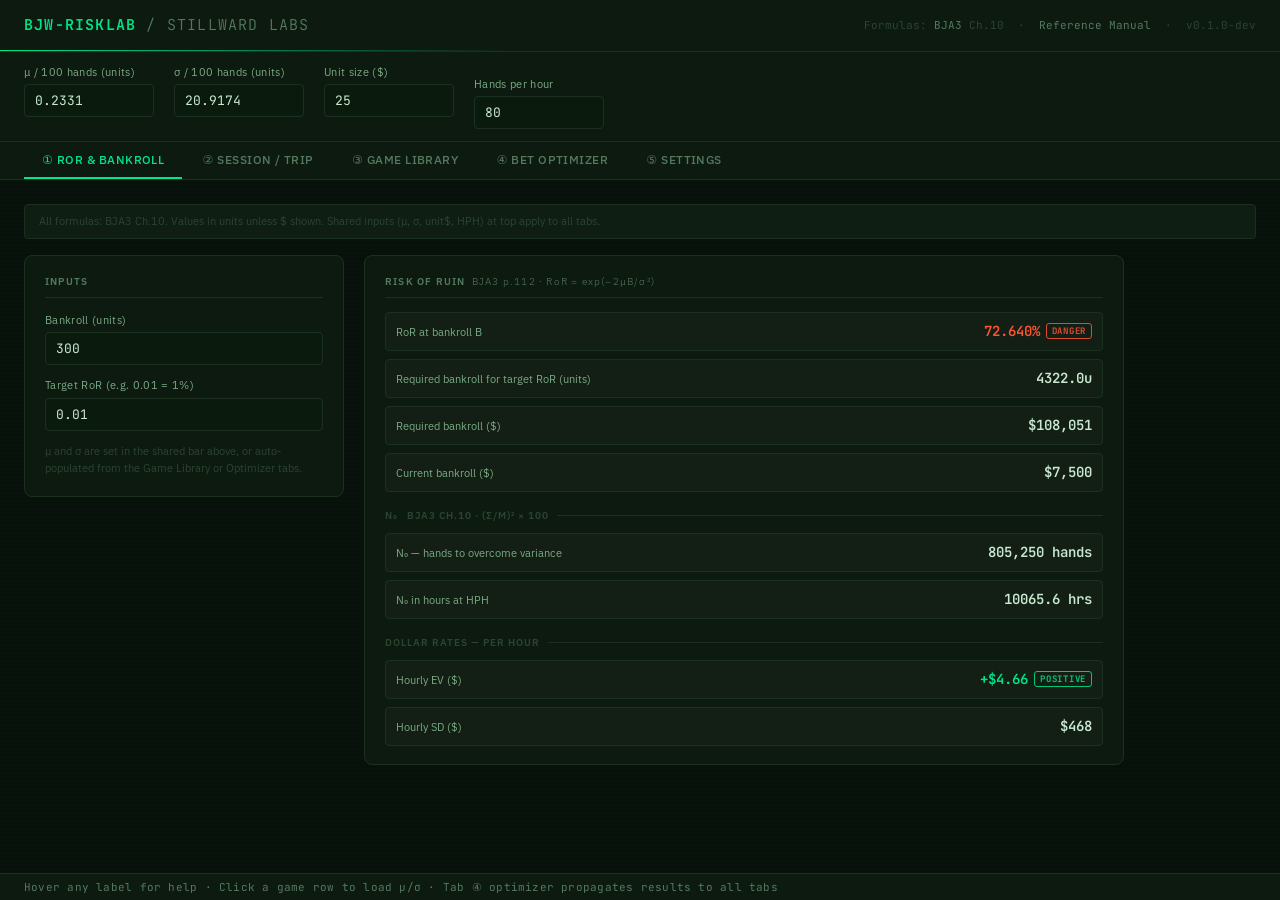
==== commit 2a74d182: "Add files via upload" ====
--- a/index.html
+++ b/index.html
@@ -14,7 +14,7 @@
   --brd:#1c3020;--brd-h:#27452b;
   --acc:#00e58a;--acc-d:#00a863;--acc-g:rgba(0,229,138,.12);
   --tx:#c8e8d0;--tx-d:#547a5e;--tx-m:#2b4530;--tx-l:#7aaa84;
-  --safe:#00e58a;--caut:#d4c038;--warn:#e09020;--dang:#e04848;
+  --safe:#00e58a;--caut:#d4c038;--warn:#e09020;--dang:#ff5533;
   --fmono:'JetBrains Mono','Courier New',monospace;
   --fui:'IBM Plex Sans','Segoe UI',system-ui,sans-serif;
   --r:4px;--rl:8px;--tr:.15s ease;
@@ -83,6 +83,7 @@
 .rtw{overflow-x:auto;border:1px solid var(--brd);border-radius:var(--rl);margin-top:14px}
 .pn{font-size:11px;font-family:var(--fmono);color:var(--tx-m);margin-top:10px;min-height:18px}
 .pn.vis{color:var(--acc-d)}
+.badge{font-size:9px;font-weight:700;letter-spacing:.08em;text-transform:uppercase;padding:1px 5px;border-radius:3px;margin-left:6px;vertical-align:middle;border:1px solid currentColor;opacity:.85}
 .sg{display:grid;grid-template-columns:1fr 1fr;gap:20px;max-width:700px}
 .sn{margin-top:24px;font-size:11px;color:var(--tx-m);line-height:1.6;max-width:600px;border-top:1px solid var(--brd);padding-top:14px}
 .sn code{color:var(--tx-d);font-family:var(--fmono)}
@@ -456,6 +457,14 @@
 function fHr(n){return !isFinite(n)||n>1e6?'∞':fmt(n,1)+' hrs';}
 function rCls(r){if(r<=.01)return'vs';if(r<=.05)return'vc';if(r<=.135)return'vw';return'vd';}
 function sCls(s){if(s>=.6)return'vs';if(s>=.3)return'vc';if(s>=.1)return'vw';return'vd';}
+// Text labels for color-coded outputs (accessibility: never rely on color alone)
+function rLabel(r){if(r<=.01)return'LOW';if(r<=.05)return'OK';if(r<=.135)return'HIGH';return'DANGER';}
+function sLabel(s){if(s>=.6)return'STRONG';if(s>=.3)return'GOOD';if(s>=.1)return'WEAK';return'POOR';}
+function goalLabel(p){return(isNaN(p)||!isFinite(p))?'':'  '+(p>=.5?'LIKELY':'UNLIKELY');}
+// Always show explicit + sign on positive dollar values
+function fDsign(n,d=2){if(n===null||isNaN(n)||!isFinite(n))return'—';const s=Math.abs(n).toFixed(d).replace(/\B(?=(\d{3})+(?!\d))/g,',');return(n<0?'−$':'+$')+s;}
+// innerHTML variant so we can include badge spans
+function soH(id,val,cls){const e=g(id);if(!e)return;e.className='ov '+(cls||'');e.innerHTML=val;}
 function g(id){return document.getElementById(id);}
 function so(id,val,cls){const e=g(id);if(!e)return;e.textContent=val;e.className='ov '+(cls||'');}
 
@@ -493,14 +502,15 @@
 function cT1(){
   const{mu:mu,sig,u,hph,B,rtgt}=S;
   const ror=RM.rorI(mu,sig,B);
-  so('ror_out',fP(ror,3),rCls(ror));
+  const rc=rCls(ror);
+  soH('ror_out',fP(ror,3)+'<span class="badge">'+rLabel(ror)+'</span>',rc);
   const rb=RM.reqB(mu,sig,rtgt);
   so('req_bank_out',fU(rb,1),'');so('req_bank_dollar',fD(rb*u),'');
   so('bankroll_dollar',fD(B*u),'');
   const n0=RM.n0(mu,sig);
   so('n0_hands_out',fH(n0),'');so('n0_hours_out',fHr(hph>0?n0/hph:Infinity),'');
   const ev=RM.evHr(mu,hph,u);
-  so('ev_hr_out',fD(ev,2),ev>0?'vs':'vd');
+  soH('ev_hr_out',fDsign(ev,2)+(ev>0?'<span class="badge">POSITIVE</span>':'<span class="badge">NEGATIVE</span>'),ev>0?'vs':'vd');
   so('sd_hr_out',fD(RM.sdSess(sig,hph,u),0),'');
 }
 
@@ -510,23 +520,25 @@
   const N=Math.round(hrs*hph);
   const mn=RM.mN(mu,N),sn=RM.sN(sig,N);
   so('sess_hands_out',N.toLocaleString()+' hands','');
-  so('sess_ev_u_out',fU(mn,2),mn>=0?'vs':'vd');so('sess_ev_out',fD(mn*u,0),mn>=0?'vs':'vd');
+  soH('sess_ev_u_out',(mn>=0?'+':'\u2212')+fU(Math.abs(mn),2),mn>=0?'vs':'vd');
+  soH('sess_ev_out',fDsign(mn*u,0),mn>=0?'vs':'vd');
   so('sess_sd_u_out',fU(sn,2),'');so('sess_sd_out',fD(sn*u,0),'');
   const[lo,hi]=RM.range(mu,sig,N,conf);
-  g('range_lo_u').textContent=fU(lo,1);g('range_lo_u').className=lo<0?'vd':'';
-  g('range_hi_u').textContent=fU(hi,1);g('range_hi_u').className='vs';
-  g('range_lo_d').textContent=fD(lo*u,0);g('range_hi_d').textContent=fD(hi*u,0);
+  g('range_lo_u').textContent=(lo>=0?'+':'')+fU(lo,1);g('range_lo_u').className=lo<0?'vd':'vs';
+  g('range_hi_u').textContent='+'+fU(hi,1);g('range_hi_u').className='vs';
+  g('range_lo_d').textContent=fDsign(lo*u,0);g('range_hi_d').textContent=fDsign(hi*u,0);
   if(act!==null&&!isNaN(act)){
     const r=RM.rarity(mu,sig,N,act);
-    const str=act<mn?`P(result ≤ ${fmt(act,1)}u) = ${fP(r,3)}`:`P(result ≥ ${fmt(act,1)}u) = ${fP(1-r,3)}`;
+    const str=act<mn?`P(result \u2264 ${fmt(act,1)}u) = ${fP(r,3)}`:`P(result \u2265 ${fmt(act,1)}u) = ${fP(1-r,3)}`;
     so('rarity_out',str,act<mn?'vd':'vs');
   }else so('rarity_out','— enter result above —','');
   const tr=RM.tripRoR(mu,sig,N,sl);
-  so('trip_ror_out',fP(tr,3),rCls(tr));
+  const tc=rCls(tr);
+  soH('trip_ror_out',fP(tr,3)+'<span class="badge">'+rLabel(tr)+'</span>',tc);
   const gnt=RM.goalNT(mu,sig,sl,wg);
   const gwt=RM.goalWT(mu,sig,N,sl,wg);
-  so('goal_nt_out',fP(gnt,2),gnt>=.5?'vs':'vw');
-  so('goal_wt_out',fP(gwt,2),gwt>=.5?'vs':'vw');
+  soH('goal_nt_out',fP(gnt,2)+(isNaN(gnt)?'':'<span class="badge">'+(gnt>=.5?'LIKELY':'UNLIKELY')+'</span>'),gnt>=.5?'vs':'vw');
+  soH('goal_wt_out',fP(gwt,2)+(isNaN(gwt)?'':'<span class="badge">'+(gwt>=.5?'LIKELY':'UNLIKELY')+'</span>'),gwt>=.5?'vs':'vw');
 }
 
 // Tab 3
@@ -561,16 +573,22 @@
 function cT4(){
   const r=runOpt({decks:S.d4,s17:S.s17,das:S.das,ls:S.ls,pen:S.pen,smin:S.smin,smax:S.smax,steps:S.steps,sys:S.sys,style:S.style,wong:S.wong,br:S.B,hph:S.hph,u:S.u});
   so('opt_mu_out',fmt(r.mu100,4),'');so('opt_sigma_out',fmt(r.sigma100,4),'');
-  so('opt_score_out',fmt(r.sc,4),sCls(r.sc));so('opt_di_out',fmt(r.di,4),'');
-  so('opt_ev_out',fD(r.evH,2),r.evH>0?'vs':'vd');so('opt_sd_out',fD(parseFloat(r.sdH),0),'');
+  soH('opt_score_out',fmt(r.sc,4)+'<span class="badge">'+sLabel(r.sc)+'</span>',sCls(r.sc));
+  so('opt_di_out',fmt(r.di,4),'');
+  soH('opt_ev_out',fDsign(r.evH,2)+(r.evH>0?'<span class="badge">POSITIVE</span>':'<span class="badge">NEGATIVE</span>'),r.evH>0?'vs':'vd');
+  so('opt_sd_out',fD(parseFloat(r.sdH),0),'');
   const tb=g('ramp_tbody');tb.innerHTML='';
   const tf=r.ramp.reduce((s,b)=>s+b.freq,0);
   r.ramp.forEach(b=>{
     if(b.freq<.0005&&b.bet===S.smin)return;
     const tr2=document.createElement('tr');
-    const tl=b.tc>=6?'≥+6':b.tc<=-4?'≤-4':(b.tc>=0?'+':'')+b.tc;
+    const tl=b.tc>=6?'\u2265+6':b.tc<=-4?'\u2264\u22124':(b.tc>=0?'+':'')+b.tc;
     const fp=tf>0?((b.freq/tf)*100).toFixed(1)+'%':'—';
-    tr2.innerHTML=`<td class="nc">${tl}</td><td class="nc">${fp}</td><td class="nc ${b.edge>0?'vs':'vd'}">${(b.edge*100).toFixed(2)}%</td><td class="nc">${b.bet}u</td><td class="nc">${fD(b.bet*S.u)}</td><td class="nc ${b.edge*b.bet>0?'vs':'vd'}">${fD(b.edge*b.bet*S.u*100,0)}</td>`;
+    // Edge always shows explicit +/- prefix — never rely on color alone
+    const edgePct=(b.edge>=0?'+':'\u2212')+Math.abs(b.edge*100).toFixed(2)+'%';
+    const evSign=(b.edge*b.bet>=0?'+':'\u2212');
+    const evAbs=fD(Math.abs(b.edge*b.bet*S.u*100),0);
+    tr2.innerHTML=`<td class="nc">${tl}</td><td class="nc">${fp}</td><td class="nc ${b.edge>0?'vs':'vd'}">${edgePct}</td><td class="nc">${b.bet}u</td><td class="nc">${fD(b.bet*S.u)}</td><td class="nc ${b.edge*b.bet>0?'vs':'vd'}">${evSign}${evAbs.replace('$','$')}</td>`;
     tb.appendChild(tr2);
   });
   S.mu=r.mu100;S.sig=r.sigma100;
@@ -641,4 +659,5 @@
 </script>
 
 </body>
-</html>+</html>
+
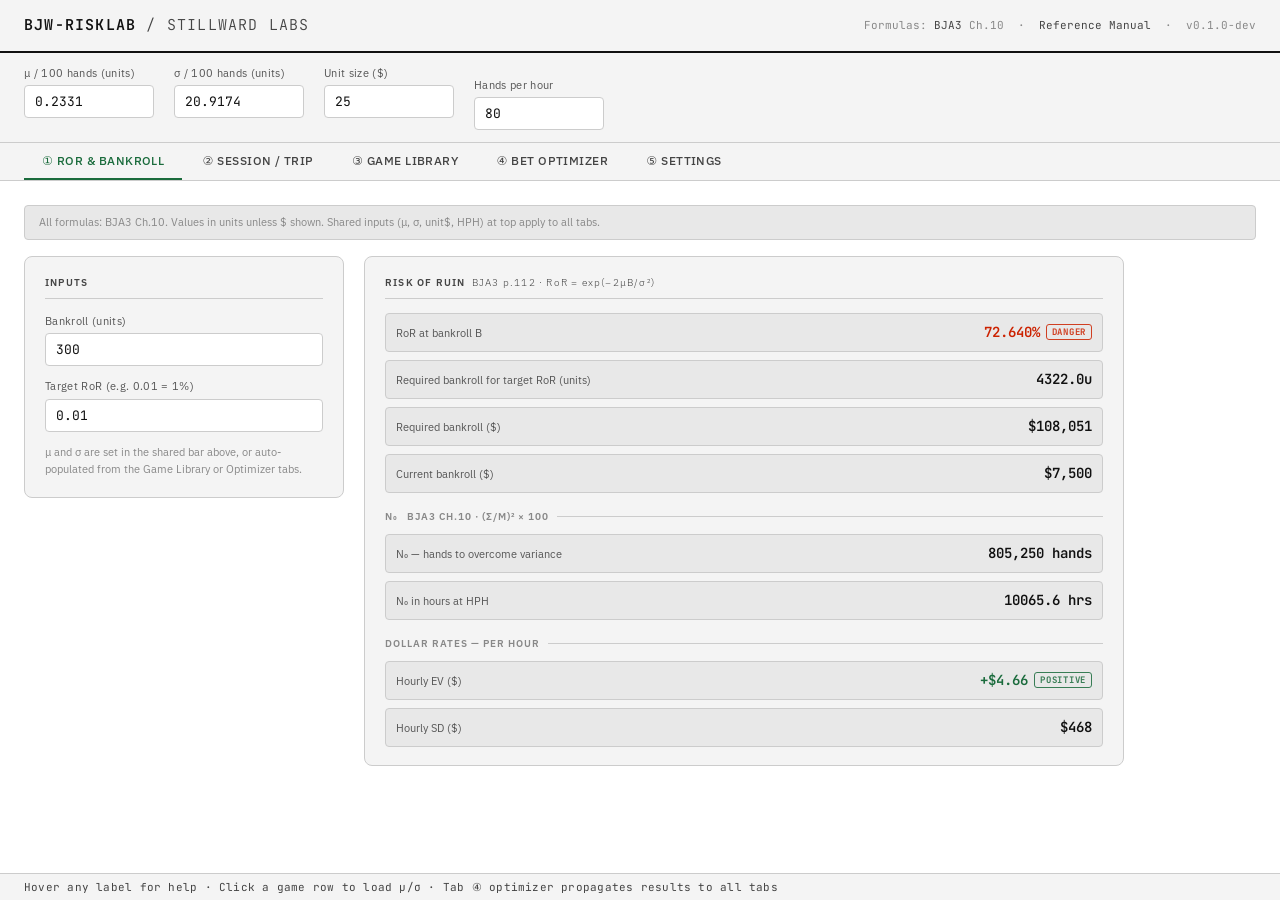
==== commit 35a19fc9: "Add files via upload" ====
--- a/index.html
+++ b/index.html
@@ -10,28 +10,24 @@
 <link href="https://fonts.googleapis.com/css2?family=JetBrains+Mono:wght@300;400;600&family=IBM+Plex+Sans:wght@300;400;500;600&display=swap" rel="stylesheet">
 <style>
 :root{
-  --bg:#07100a;--bg-s:#0d1a10;--bg-r:#131f15;--bg-i:#0a1b0d;
-  --brd:#1c3020;--brd-h:#27452b;
-  --acc:#00e58a;--acc-d:#00a863;--acc-g:rgba(0,229,138,.12);
-  --tx:#c8e8d0;--tx-d:#547a5e;--tx-m:#2b4530;--tx-l:#7aaa84;
-  --safe:#00e58a;--caut:#d4c038;--warn:#e09020;--dang:#ff5533;
+  --bg:#ffffff;--bg-s:#f4f4f4;--bg-r:#e8e8e8;--bg-i:#ffffff;
+  --brd:#cccccc;--brd-h:#aaaaaa;
+  --acc:#1a6b3c;--acc-d:#145530;--acc-g:rgba(26,107,60,.10);
+  --tx:#111111;--tx-d:#444444;--tx-m:#888888;--tx-l:#555555;
+  --safe:#1a6b3c;--caut:#7a6400;--warn:#b05000;--dang:#cc2200;
   --fmono:'JetBrains Mono','Courier New',monospace;
   --fui:'IBM Plex Sans','Segoe UI',system-ui,sans-serif;
   --r:4px;--rl:8px;--tr:.15s ease;
 }
 *,*::before,*::after{box-sizing:border-box;margin:0;padding:0}
 html{font-size:14px}
-body{background:var(--bg);color:var(--tx);font-family:var(--fui);font-size:13px;line-height:1.5;min-height:100vh;display:flex;flex-direction:column;background-image:repeating-linear-gradient(0deg,transparent,transparent 2px,rgba(0,229,138,.013) 2px,rgba(0,229,138,.013) 4px)}
-.app-header{display:flex;align-items:center;gap:14px;padding:14px 24px;border-bottom:1px solid var(--brd);background:var(--bg-s);position:sticky;top:0;z-index:100;overflow:hidden}
-.app-logo{font-family:var(--fmono);font-weight:600;font-size:15px;color:var(--acc);letter-spacing:.08em;text-transform:uppercase}
+body{background:var(--bg);color:var(--tx);font-family:var(--fui);font-size:13px;line-height:1.5;min-height:100vh;display:flex;flex-direction:column}
+.app-header{display:flex;align-items:center;gap:14px;padding:14px 24px;border-bottom:2px solid var(--tx);background:var(--bg-s);position:sticky;top:0;z-index:100;overflow:hidden}
+.app-logo{font-family:var(--fmono);font-weight:600;font-size:15px;color:var(--tx);letter-spacing:.08em;text-transform:uppercase}
 .app-logo span{color:var(--tx-d);font-weight:300}
 .hdr-meta{margin-left:auto;font-size:11px;color:var(--tx-m);font-family:var(--fmono)}
 .hdr-meta a{color:var(--tx-d);text-decoration:none;transition:color .15s}
 .hdr-meta a:hover{color:var(--acc)}
-.hdr-meta a{color:var(--tx-d);text-decoration:none}
-.hdr-meta a:hover{color:var(--acc)}
-.app-header::after{content:'';position:absolute;bottom:0;left:0;height:1px;width:40%;background:linear-gradient(to right,var(--acc),transparent);animation:scan 6s linear infinite}
-@keyframes scan{0%{transform:translateX(-100%);opacity:0}10%{opacity:1}90%{opacity:1}100%{transform:translateX(350%);opacity:0}}
 .shared-bar{display:flex;gap:20px;align-items:flex-end;padding:12px 24px;background:var(--bg-s);border-bottom:1px solid var(--brd);flex-wrap:wrap}
 .shared-bar .fg{display:flex;flex-direction:column;gap:4px;min-width:130px}
 .tab-bar{display:flex;padding:0 24px;background:var(--bg-s);border-bottom:1px solid var(--brd);gap:2px;overflow-x:auto}
@@ -53,7 +49,7 @@
 input[type=number],input[type=text],select{background:var(--bg-i);border:1px solid var(--brd);border-radius:var(--r);color:var(--tx);font-family:var(--fmono);font-size:13px;padding:7px 10px;width:100%;transition:border-color var(--tr),box-shadow var(--tr);outline:none;-moz-appearance:textfield}
 input[type=number]:focus,input[type=text]:focus,select:focus{border-color:var(--acc-d);box-shadow:0 0 0 2px var(--acc-g)}
 input[type=number]:hover,select:hover{border-color:var(--brd-h)}
-select{cursor:pointer;appearance:none;background-image:url("data:image/svg+xml,%3Csvg xmlns='http://www.w3.org/2000/svg' width='10' height='6'%3E%3Cpath d='M0 0l5 6 5-6z' fill='%23547a5e'/%3E%3C/svg%3E");background-repeat:no-repeat;background-position:right 10px center;padding-right:28px}
+select{cursor:pointer;appearance:none;background-image:url("data:image/svg+xml,%3Csvg xmlns='http://www.w3.org/2000/svg' width='10' height='6'%3E%3Cpath d='M0 0l5 6 5-6z' fill='%23888888'/%3E%3C/svg%3E");background-repeat:no-repeat;background-position:right 10px center;padding-right:28px}
 .og{display:flex;flex-direction:column;gap:8px}
 .or{display:flex;justify-content:space-between;align-items:baseline;gap:12px;padding:8px 10px;background:var(--bg-r);border-radius:var(--r);border:1px solid var(--brd);cursor:default}
 .or:hover{border-color:var(--brd-h)}
@@ -62,7 +58,7 @@
 .vs{color:var(--safe)}.vc{color:var(--caut)}.vw{color:var(--warn)}.vd{color:var(--dang)}
 .sd{font-size:10px;font-weight:600;letter-spacing:.1em;text-transform:uppercase;color:var(--tx-m);margin:16px 0 10px;display:flex;align-items:center;gap:8px}
 .sd::after{content:'';flex:1;height:1px;background:var(--brd)}
-.disc{background:rgba(28,48,32,.4);border:1px solid var(--brd);border-radius:var(--r);padding:8px 14px;font-size:11px;color:var(--tx-m);margin-bottom:16px;line-height:1.5}
+.disc{background:var(--bg-r);border:1px solid var(--brd);border-radius:var(--r);padding:8px 14px;font-size:11px;color:var(--tx-m);margin-bottom:16px;line-height:1.5}
 .lc{display:flex;gap:14px;flex-wrap:wrap;margin-bottom:14px;align-items:flex-end}
 .lc .fg{min-width:130px;margin-bottom:0}
 .ltw{overflow-x:auto;border:1px solid var(--brd);border-radius:var(--rl)}
@@ -71,11 +67,11 @@
 th{font-size:10px;font-weight:600;letter-spacing:.08em;text-transform:uppercase;color:var(--tx-d);padding:9px 12px;text-align:left;border-bottom:1px solid var(--brd);white-space:nowrap;user-select:none}
 th[data-sort]{cursor:pointer}
 th[data-sort]:hover{color:var(--acc)}
-td{padding:8px 12px;border-bottom:1px solid rgba(28,48,32,.6);color:var(--tx);white-space:nowrap}
+td{padding:8px 12px;border-bottom:1px solid var(--brd);color:var(--tx);white-space:nowrap}
 tr:last-child td{border-bottom:none}
 tbody tr{cursor:pointer;transition:background var(--tr)}
 tbody tr:hover{background:var(--bg-r)}
-tbody tr.sel{background:rgba(0,229,138,.07);outline:1px solid var(--acc-d);outline-offset:-1px}
+tbody tr.sel{background:rgba(26,107,60,.08);outline:1px solid var(--acc-d);outline-offset:-1px}
 .nc{font-family:var(--fmono);text-align:right}
 .le{text-align:center;color:var(--tx-m);padding:32px;font-style:italic}
 .ln{margin-top:10px;font-size:11px;font-family:var(--fmono);color:var(--tx-m);min-height:18px}
@@ -95,7 +91,7 @@
 .cbr input{width:auto}
 .cbr label{color:var(--tx)}
 ::-webkit-scrollbar{width:6px;height:6px}
-::-webkit-scrollbar-track{background:var(--bg)}
+::-webkit-scrollbar-track{background:var(--bg-r)}
 ::-webkit-scrollbar-thumb{background:var(--brd-h);border-radius:3px}
 </style>
 </head>
@@ -457,13 +453,10 @@
 function fHr(n){return !isFinite(n)||n>1e6?'∞':fmt(n,1)+' hrs';}
 function rCls(r){if(r<=.01)return'vs';if(r<=.05)return'vc';if(r<=.135)return'vw';return'vd';}
 function sCls(s){if(s>=.6)return'vs';if(s>=.3)return'vc';if(s>=.1)return'vw';return'vd';}
-// Text labels for color-coded outputs (accessibility: never rely on color alone)
 function rLabel(r){if(r<=.01)return'LOW';if(r<=.05)return'OK';if(r<=.135)return'HIGH';return'DANGER';}
 function sLabel(s){if(s>=.6)return'STRONG';if(s>=.3)return'GOOD';if(s>=.1)return'WEAK';return'POOR';}
 function goalLabel(p){return(isNaN(p)||!isFinite(p))?'':'  '+(p>=.5?'LIKELY':'UNLIKELY');}
-// Always show explicit + sign on positive dollar values
 function fDsign(n,d=2){if(n===null||isNaN(n)||!isFinite(n))return'—';const s=Math.abs(n).toFixed(d).replace(/\B(?=(\d{3})+(?!\d))/g,',');return(n<0?'−$':'+$')+s;}
-// innerHTML variant so we can include badge spans
 function soH(id,val,cls){const e=g(id);if(!e)return;e.className='ov '+(cls||'');e.innerHTML=val;}
 function g(id){return document.getElementById(id);}
 function so(id,val,cls){const e=g(id);if(!e)return;e.textContent=val;e.className='ov '+(cls||'');}
@@ -488,7 +481,6 @@
 };
 function setHelp(txt){if(!S.showHelp)return;const b=g('status-bar');if(b)b.textContent=txt||'';}
 
-// Tab switching
 function switchTab(id){
   document.querySelectorAll('.tab-btn').forEach(b=>b.classList.remove('active'));
   document.querySelectorAll('.tab-pane').forEach(p=>p.classList.remove('active'));
@@ -498,7 +490,6 @@
   if(id==='tab3')renderLib();
 }
 
-// Tab 1
 function cT1(){
   const{mu:mu,sig,u,hph,B,rtgt}=S;
   const ror=RM.rorI(mu,sig,B);
@@ -514,7 +505,6 @@
   so('sd_hr_out',fD(RM.sdSess(sig,hph,u),0),'');
 }
 
-// Tab 2
 function cT2(){
   const{mu,sig,u,hph,hrs,sl,wg,conf,act}=S;
   const N=Math.round(hrs*hph);
@@ -541,7 +531,6 @@
   soH('goal_wt_out',fP(gwt,2)+(isNaN(gwt)?'':'<span class="badge">'+(gwt>=.5?'LIKELY':'UNLIKELY')+'</span>'),gwt>=.5?'vs':'vw');
 }
 
-// Tab 3
 let lsort='score',lasc=false;
 function renderLib(){
   const dec=g('lib_decks').value,s17=g('lib_s17').value,style=g('lib_style').value,spr=g('lib_spread').value;
@@ -569,7 +558,6 @@
   });
 }
 
-// Tab 4
 function cT4(){
   const r=runOpt({decks:S.d4,s17:S.s17,das:S.das,ls:S.ls,pen:S.pen,smin:S.smin,smax:S.smax,steps:S.steps,sys:S.sys,style:S.style,wong:S.wong,br:S.B,hph:S.hph,u:S.u});
   so('opt_mu_out',fmt(r.mu100,4),'');so('opt_sigma_out',fmt(r.sigma100,4),'');
@@ -584,7 +572,6 @@
     const tr2=document.createElement('tr');
     const tl=b.tc>=6?'\u2265+6':b.tc<=-4?'\u2264\u22124':(b.tc>=0?'+':'')+b.tc;
     const fp=tf>0?((b.freq/tf)*100).toFixed(1)+'%':'—';
-    // Edge always shows explicit +/- prefix — never rely on color alone
     const edgePct=(b.edge>=0?'+':'\u2212')+Math.abs(b.edge*100).toFixed(2)+'%';
     const evSign=(b.edge*b.bet>=0?'+':'\u2212');
     const evAbs=fD(Math.abs(b.edge*b.bet*S.u*100),0);
@@ -597,7 +584,6 @@
   const n=g('opt_pn');if(n){n.textContent=`μ=${fmt(r.mu100,4)} and σ=${fmt(r.sigma100,4)} propagated to Tabs 1 & 2.`;n.classList.add('vis');}
 }
 
-// Input binding
 function bind(id,key,type,cb){
   const e=g(id);if(!e)return;
   e.addEventListener('input',()=>{
@@ -613,7 +599,6 @@
   if(h){e.addEventListener('focus',()=>setHelp(h));e.addEventListener('mouseenter',()=>setHelp(h));}
 }
 
-// Init
 function init(){
   bind('mu100','mu','f',()=>{cT1();cT2();});
   bind('sigma100','sig','f',()=>{cT1();cT2();});
@@ -660,4 +645,3 @@
 
 </body>
 </html>
-
